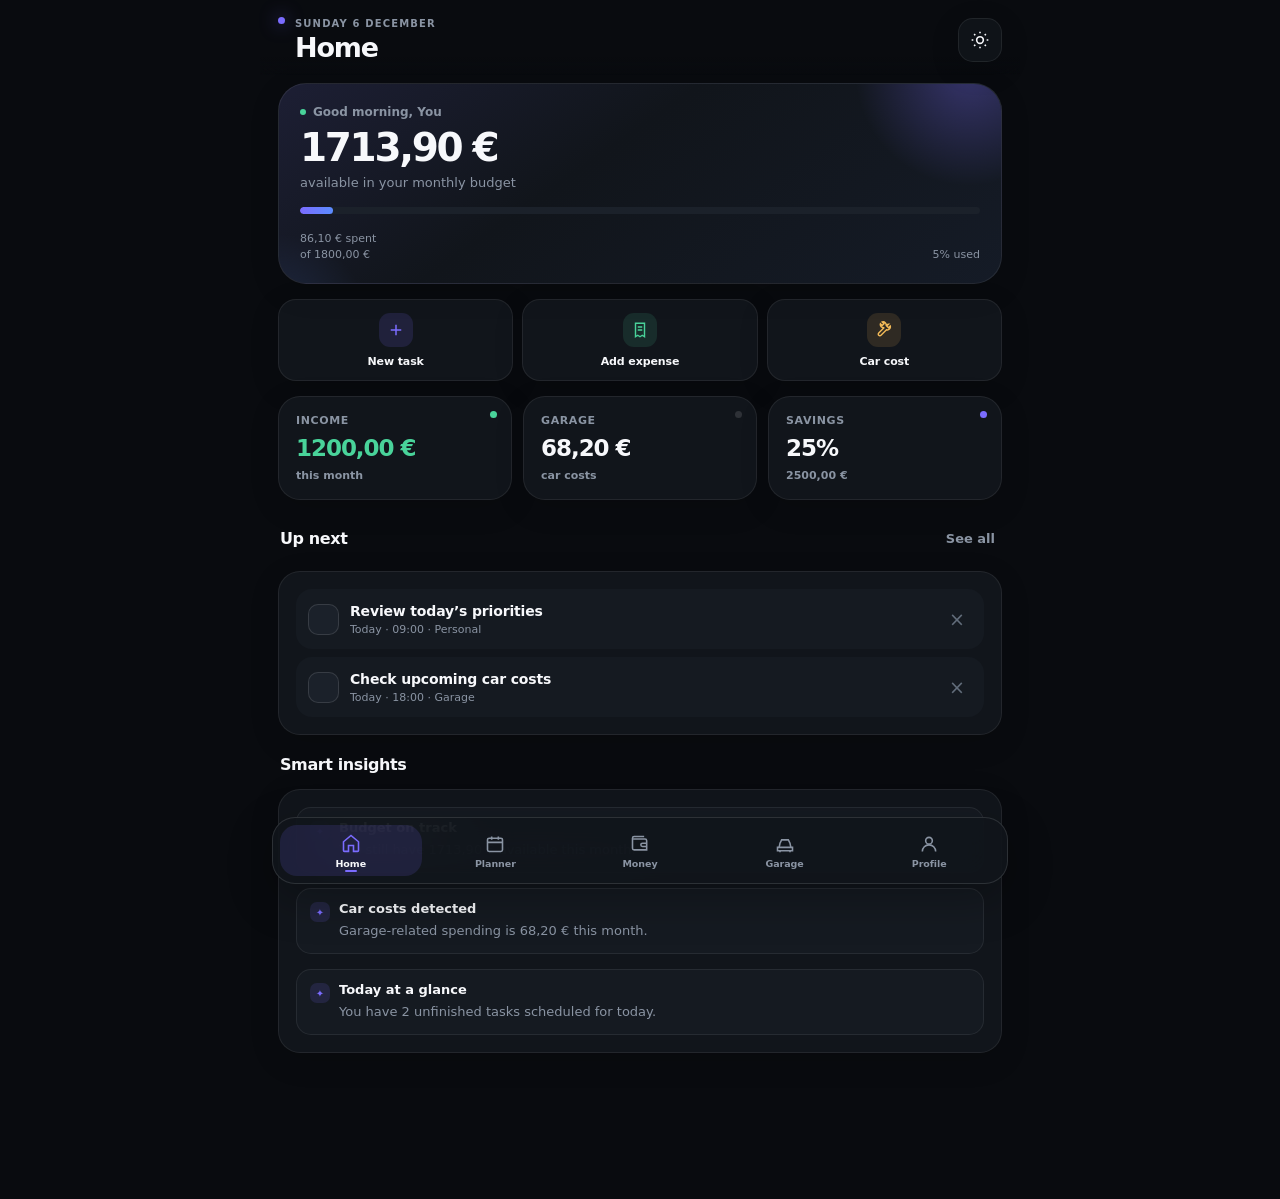
==== app/src/main/assets/www/index.html @ efecf546 "yee" ====
<!doctype html>
<html lang="en">
<head>
  <meta charset="UTF-8" />
  <meta name="viewport" content="width=device-width, initial-scale=1, viewport-fit=cover" />
  <meta name="theme-color" content="#090b0f" />
  <meta name="description" content="Nexora — planner, money and garage in one personal dashboard." />
  <title>Nexora</title>
  <link rel="manifest" href="manifest.webmanifest" />
  <link rel="stylesheet" href="styles.css" />
</head>
<body>
  <div class="app-shell">
    <header class="topbar">
      <div>
        <div class="eyebrow" id="todayLabel"></div>
        <h1 id="pageTitle">Home</h1>
      </div>
      <button class="icon-btn" id="themeBtn" aria-label="Toggle theme"></button>
    </header>

    <main id="app" class="content"></main>

    <nav class="bottom-nav" aria-label="Primary">
      <button class="nav-item active" data-view="home"><span class="nav-icon" data-icon="home"></span><span>Home</span></button>
      <button class="nav-item" data-view="planner"><span class="nav-icon" data-icon="calendar"></span><span>Planner</span></button>
      <button class="nav-item" data-view="money"><span class="nav-icon" data-icon="wallet"></span><span>Money</span></button>
      <button class="nav-item" data-view="garage"><span class="nav-icon" data-icon="car"></span><span>Garage</span></button>
      <button class="nav-item" data-view="profile"><span class="nav-icon" data-icon="user"></span><span>Profile</span></button>
    </nav>
  </div>

  <div class="modal-backdrop hidden" id="modalBackdrop">
    <section class="modal" id="modal" role="dialog" aria-modal="true"></section>
  </div>

  <script src="app.js" defer></script>
</body>
</html>
---- app/src/main/assets/www/styles.css ----
:root{
  color-scheme:dark;
  --bg:#090b0f;
  --bg-elevated:#0d1015;
  --surface:#11151b;
  --surface-2:#151a21;
  --surface-3:#1b212a;
  --surface-hover:#202732;
  --text:#f7f8fb;
  --text-soft:#d9dde5;
  --muted:#8a94a3;
  --muted-2:#626d7b;
  --line:rgba(255,255,255,.075);
  --line-strong:rgba(255,255,255,.12);
  --accent:#7b6cff;
  --accent-2:#5b8cff;
  --accent-soft:rgba(123,108,255,.14);
  --good:#49d39a;
  --good-soft:rgba(73,211,154,.12);
  --warn:#f3ba58;
  --warn-soft:rgba(243,186,88,.13);
  --bad:#ff727c;
  --bad-soft:rgba(255,114,124,.12);
  --shadow:0 18px 55px rgba(0,0,0,.22);
  --shadow-soft:0 8px 30px rgba(0,0,0,.14);
  --radius-xl:28px;
  --radius-lg:22px;
  --radius-md:17px;
  --radius-sm:13px;
}

:root.light{
  color-scheme:light;
  --bg:#f4f6f9;
  --bg-elevated:#f7f8fb;
  --surface:#ffffff;
  --surface-2:#f7f8fa;
  --surface-3:#eef1f5;
  --surface-hover:#e7ebf1;
  --text:#12151a;
  --text-soft:#303640;
  --muted:#747e8c;
  --muted-2:#9aa2ad;
  --line:rgba(18,21,26,.07);
  --line-strong:rgba(18,21,26,.11);
  --accent:#6656ed;
  --accent-2:#4e78e8;
  --accent-soft:rgba(102,86,237,.10);
  --good:#1f9f6f;
  --good-soft:rgba(31,159,111,.10);
  --warn:#a87013;
  --warn-soft:rgba(168,112,19,.10);
  --bad:#d84f59;
  --bad-soft:rgba(216,79,89,.10);
  --shadow:0 18px 52px rgba(34,44,58,.09);
  --shadow-soft:0 7px 22px rgba(34,44,58,.07);
}

*{box-sizing:border-box;-webkit-tap-highlight-color:transparent}
html{background:var(--bg);scroll-behavior:smooth}
body{margin:0;min-height:100vh;background:var(--bg);color:var(--text);font-family:Inter,"SF Pro Display","SF Pro Text",ui-sans-serif,system-ui,-apple-system,BlinkMacSystemFont,"Segoe UI",sans-serif;font-feature-settings:"tnum" 1,"ss01" 1}
button,input,select,textarea{font:inherit}
button{color:inherit}
button:focus-visible,input:focus-visible,select:focus-visible,textarea:focus-visible{outline:2px solid color-mix(in srgb,var(--accent) 65%,white);outline-offset:2px}
svg{width:100%;height:100%;display:block}

.app-shell{width:min(100%,760px);margin:0 auto;min-height:100vh;padding-bottom:118px;position:relative}
.topbar{position:sticky;top:0;z-index:20;display:flex;align-items:center;justify-content:space-between;gap:14px;padding:18px 18px 13px;background:linear-gradient(180deg,var(--bg) 74%,color-mix(in srgb,var(--bg) 88%,transparent) 88%,transparent);backdrop-filter:blur(14px);-webkit-backdrop-filter:blur(14px)}
.topbar::before{content:"";position:absolute;left:18px;top:17px;width:7px;height:7px;border-radius:50%;background:var(--accent);box-shadow:0 0 18px color-mix(in srgb,var(--accent) 75%,transparent)}
.topbar>div:first-child{padding-left:17px;min-width:0}
.eyebrow{text-transform:uppercase;letter-spacing:.115em;color:var(--muted);font-size:10px;font-weight:800;line-height:1.2;white-space:nowrap;overflow:hidden;text-overflow:ellipsis}
.topbar h1{font-size:27px;line-height:1.05;margin:4px 0 0;letter-spacing:-.045em;font-weight:790}
.icon-btn{width:44px;height:44px;flex:0 0 44px;border-radius:15px;border:1px solid var(--line);background:color-mix(in srgb,var(--surface) 88%,transparent);display:grid;place-items:center;padding:11px;box-shadow:var(--shadow-soft);cursor:pointer;transition:.18s ease}
.icon-btn:active{transform:scale(.94);background:var(--surface-3)}

.content{padding:8px 18px 28px}
.stack{display:grid;gap:15px}
.grid-2{display:grid;grid-template-columns:repeat(2,minmax(0,1fr));gap:11px}
.grid-3{display:grid;grid-template-columns:repeat(3,minmax(0,1fr));gap:11px}
.card{position:relative;background:var(--surface);border:1px solid var(--line);border-radius:var(--radius-lg);padding:17px;box-shadow:var(--shadow-soft);overflow:hidden}
.card.soft{box-shadow:none;background:var(--surface-2)}
.card.compact{padding:14px}

.hero{padding:21px;border-radius:var(--radius-xl);background:linear-gradient(145deg,color-mix(in srgb,var(--accent) 11%,var(--surface)),var(--surface) 42%,color-mix(in srgb,var(--accent-2) 5%,var(--surface)) 100%);isolation:isolate;overflow:hidden}
.hero::before{content:"";position:absolute;width:240px;height:240px;border-radius:50%;right:-88px;top:-132px;background:radial-gradient(circle,color-mix(in srgb,var(--accent) 34%,transparent) 0%,transparent 67%);z-index:-1}
.hero::after{content:"";position:absolute;width:180px;height:180px;border-radius:50%;left:-90px;bottom:-130px;background:radial-gradient(circle,color-mix(in srgb,var(--accent-2) 16%,transparent) 0%,transparent 70%);z-index:-1}
.hero-kicker{display:flex;align-items:center;gap:7px;font-size:12px;color:var(--muted);font-weight:650}
.hero-kicker::before{content:"";width:6px;height:6px;border-radius:50%;background:var(--good)}
.hero h2{font-size:39px;line-height:.98;margin:10px 0 7px;letter-spacing:-.06em;font-weight:820}
.hero .hero-caption{font-size:13px;color:var(--muted)}
.hero-footer{display:flex;justify-content:space-between;gap:14px;align-items:end;margin-top:17px}
.hero-footer .tiny{line-height:1.45}

.quick-actions{display:grid;grid-template-columns:repeat(3,minmax(0,1fr));gap:9px}
.quick-action{border:1px solid var(--line);background:var(--surface);border-radius:18px;padding:13px 8px 12px;display:grid;justify-items:center;gap:8px;cursor:pointer;box-shadow:var(--shadow-soft);transition:transform .16s ease,background .16s ease,border-color .16s ease}
.quick-action:active{transform:scale(.96);background:var(--surface-2)}
.quick-action-icon{width:34px;height:34px;border-radius:11px;display:grid;place-items:center;padding:8px;background:var(--accent-soft);color:var(--accent)}
.quick-action:nth-child(2) .quick-action-icon{background:var(--good-soft);color:var(--good)}
.quick-action:nth-child(3) .quick-action-icon{background:var(--warn-soft);color:var(--warn)}
.quick-action span:last-child{font-size:11px;font-weight:760;letter-spacing:-.01em}

.muted{color:var(--muted)}
.small{font-size:13px}
.tiny{font-size:11px}
.section-title{display:flex;align-items:center;justify-content:space-between;gap:12px;margin:5px 2px 0}
.section-title h3{margin:0;font-size:16px;letter-spacing:-.025em;font-weight:780}
.section-title .ghost{margin-right:-5px}

.kpi{display:grid;gap:6px;min-height:104px;align-content:space-between}
.kpi .value{font-size:23px;font-weight:810;letter-spacing:-.045em;line-height:1.08;overflow-wrap:anywhere}
.kpi .label{font-size:11px;color:var(--muted);font-weight:720;text-transform:uppercase;letter-spacing:.055em}
.kpi .delta{font-size:11px;font-weight:650}
.kpi::after{content:"";position:absolute;right:14px;top:14px;width:7px;height:7px;border-radius:50%;background:var(--line-strong)}
.kpi.good-card::after{background:var(--good)}
.kpi.accent-card::after{background:var(--accent)}
.good{color:var(--good)}.warn{color:var(--warn)}.bad{color:var(--bad)}

.list{display:grid;gap:8px}
.row{display:flex;align-items:center;gap:11px;padding:11px;border-radius:16px;background:var(--surface-2);border:1px solid transparent;min-height:60px;transition:.15s ease}
.row:hover{border-color:var(--line)}
.row-main{flex:1;min-width:0}
.row-title{font-size:14px;font-weight:730;white-space:nowrap;overflow:hidden;text-overflow:ellipsis;letter-spacing:-.012em}
.row-sub{font-size:11px;color:var(--muted);margin-top:4px;white-space:nowrap;overflow:hidden;text-overflow:ellipsis}
.row strong{font-size:13px;white-space:nowrap}
.task-check{width:31px;height:31px;flex:0 0 31px;border-radius:10px;border:1px solid var(--line-strong);background:var(--surface-3);display:grid;place-items:center;padding:7px;cursor:pointer;color:transparent;transition:.16s ease}
.task-check.checked{background:var(--accent);border-color:var(--accent);color:white}
.task-check:active{transform:scale(.91)}
.delete-btn{width:30px;height:30px;display:grid;place-items:center;flex:0 0 30px;border:0;border-radius:10px;background:transparent;color:var(--muted-2);cursor:pointer;font-size:19px;line-height:1}
.delete-btn:active{background:var(--bad-soft);color:var(--bad)}

.pill{font-size:10px;font-weight:800;padding:6px 9px;border-radius:999px;background:var(--surface-3);color:var(--muted);letter-spacing:.02em}
.dot{width:9px;height:9px;border-radius:50%;background:var(--accent);flex:0 0 auto;box-shadow:0 0 0 4px var(--accent-soft)}
.dot.good{background:var(--good);box-shadow:0 0 0 4px var(--good-soft)}
.dot.warn{background:var(--warn);box-shadow:0 0 0 4px var(--warn-soft)}
.dot.bad{background:var(--bad);box-shadow:0 0 0 4px var(--bad-soft)}

.primary,.secondary,.danger,.ghost{min-height:42px;border:0;border-radius:14px;padding:11px 15px;font-weight:770;font-size:13px;cursor:pointer;transition:transform .15s ease,background .15s ease,opacity .15s ease}
.primary{background:linear-gradient(135deg,var(--accent),color-mix(in srgb,var(--accent-2) 75%,var(--accent)));color:#fff;box-shadow:0 10px 25px color-mix(in srgb,var(--accent) 18%,transparent)}
.secondary{background:var(--surface-3);color:var(--text-soft);border:1px solid var(--line)}
.danger{background:var(--bad-soft);color:var(--bad)}
.ghost{background:transparent;color:var(--muted);padding:8px 10px;min-height:36px}
.primary:active,.secondary:active,.danger:active,.ghost:active{transform:scale(.97)}
.actions{display:flex;gap:9px;flex-wrap:wrap}
.actions>*{flex:1 1 auto}

.fab{position:fixed;right:max(20px,calc((100vw - 760px)/2 + 20px));bottom:104px;width:56px;height:56px;border-radius:19px;background:linear-gradient(135deg,var(--accent),var(--accent-2));border:1px solid rgba(255,255,255,.16);color:white;font-size:28px;font-weight:300;box-shadow:0 16px 38px color-mix(in srgb,var(--accent) 29%,rgba(0,0,0,.22));cursor:pointer;z-index:15;display:grid;place-items:center;transition:.16s ease}
.fab:active{transform:scale(.93) rotate(3deg)}

.bottom-nav{position:fixed;z-index:30;bottom:12px;left:50%;transform:translateX(-50%);width:min(calc(100% - 24px),736px);display:grid;grid-template-columns:repeat(5,1fr);gap:3px;padding:7px calc(7px + env(safe-area-inset-right)) calc(7px + env(safe-area-inset-bottom)) calc(7px + env(safe-area-inset-left));background:color-mix(in srgb,var(--surface) 88%,transparent);backdrop-filter:blur(24px) saturate(1.25);-webkit-backdrop-filter:blur(24px) saturate(1.25);border:1px solid var(--line-strong);border-radius:23px;box-shadow:0 14px 45px rgba(0,0,0,.27)}
.nav-item{position:relative;border:0;background:transparent;color:var(--muted);display:grid;justify-items:center;align-content:center;gap:4px;font-size:9.5px;font-weight:720;padding:7px 2px 6px;min-height:51px;border-radius:17px;cursor:pointer;transition:.18s ease;letter-spacing:-.005em}
.nav-item.active{color:var(--text);background:var(--accent-soft)}
.nav-icon{width:20px;height:20px;display:grid;place-items:center;transition:.18s ease}
.nav-item.active .nav-icon{color:var(--accent);transform:translateY(-1px)}
.nav-item.active::after{content:"";position:absolute;bottom:4px;width:12px;height:2px;border-radius:999px;background:var(--accent)}

.progress{height:7px;border-radius:999px;background:var(--surface-3);overflow:hidden}
.progress>span{display:block;height:100%;background:linear-gradient(90deg,var(--accent),var(--accent-2));border-radius:inherit;min-width:3px;transition:width .4s cubic-bezier(.2,.8,.2,1)}
.money-pos{color:var(--good)}
.money-neg{color:var(--bad)}

.category-list{display:grid;gap:14px;margin-top:15px}
.category-line{display:grid;gap:7px}
.category-head{display:flex;align-items:center;justify-content:space-between;gap:12px;font-size:12px}
.category-head span:first-child{font-weight:700}
.category-head strong{font-size:12px}
.category-track{height:6px;border-radius:999px;background:var(--surface-3);overflow:hidden}
.category-track span{display:block;height:100%;border-radius:inherit;background:linear-gradient(90deg,var(--accent),var(--accent-2))}

.vehicle{display:grid;gap:14px;padding:18px}
.vehicle::before{content:"";position:absolute;top:0;left:0;right:0;height:3px;background:linear-gradient(90deg,var(--accent),transparent 70%);opacity:.85}
.vehicle-top{display:flex;align-items:flex-start;justify-content:space-between;gap:12px}
.vehicle-ident{display:flex;align-items:center;gap:12px;min-width:0}
.vehicle-icon{width:46px;height:46px;flex:0 0 46px;border-radius:15px;padding:11px;background:var(--accent-soft);color:var(--accent)}
.vehicle-name{font-size:18px;font-weight:800;letter-spacing:-.025em;white-space:nowrap;overflow:hidden;text-overflow:ellipsis}
.vehicle-meta{display:flex;gap:7px;flex-wrap:wrap}
.statline{display:flex;justify-content:space-between;gap:10px;font-size:13px;padding:2px 0}
.statline strong{font-size:13px}
.empty{text-align:center;padding:30px 18px;color:var(--muted)}
.empty .empty-icon{font-size:30px;margin-bottom:8px}
.tag{display:inline-flex;align-items:center;gap:5px;padding:7px 9px;border-radius:10px;background:var(--surface-3);font-size:10px;font-weight:760;color:var(--muted)}
.tag.good{background:var(--good-soft);color:var(--good)}
.tag.warn{background:var(--warn-soft);color:var(--warn)}
.tag.bad{background:var(--bad-soft);color:var(--bad)}

.modal-backdrop{position:fixed;inset:0;z-index:50;background:rgba(3,5,8,.63);display:grid;align-items:end;justify-items:center;padding:0;backdrop-filter:blur(5px);-webkit-backdrop-filter:blur(5px)}
.modal-backdrop.hidden{display:none}
.modal{position:relative;width:min(100%,760px);max-height:min(90vh,820px);overflow:auto;background:var(--surface);border:1px solid var(--line-strong);border-bottom:0;border-radius:30px 30px 0 0;padding:27px 18px calc(19px + env(safe-area-inset-bottom));box-shadow:0 -24px 65px rgba(0,0,0,.35);animation:sheet-in .22s cubic-bezier(.2,.8,.2,1)}
.modal::before{content:"";position:absolute;width:42px;height:5px;border-radius:999px;background:var(--surface-3);top:10px;left:50%;transform:translateX(-50%)}
.modal h2{margin:4px 0 18px;font-size:22px;letter-spacing:-.035em}
.form{display:grid;gap:13px}
.field{display:grid;gap:7px}
.field label{font-size:11px;color:var(--muted);font-weight:750;letter-spacing:.015em}
.field input,.field select,.field textarea{width:100%;min-height:48px;border:1px solid var(--line);background:var(--surface-2);color:var(--text);border-radius:15px;padding:13px 14px;outline:none;transition:.15s ease}
.field input:focus,.field select:focus,.field textarea:focus{border-color:color-mix(in srgb,var(--accent) 48%,var(--line));background:var(--surface-3)}
.field textarea{min-height:88px;resize:vertical}
.modal-actions{display:grid;grid-template-columns:1fr 1.35fr;gap:9px;margin-top:5px}
.modal-actions>*{width:100%}

.insight{position:relative;padding:12px 13px 12px 42px;border-radius:15px;background:var(--surface-2);border:1px solid var(--line)}
.insight::before{content:"✦";position:absolute;left:13px;top:13px;width:20px;height:20px;border-radius:7px;display:grid;place-items:center;background:var(--accent-soft);color:var(--accent);font-size:10px}
.insight b{display:block;margin-bottom:4px;font-size:13px}
.insight span{line-height:1.45}

.calendar-strip{display:grid;grid-template-columns:repeat(7,1fr);gap:6px}
.day{padding:9px 3px 8px;border-radius:14px;text-align:center;background:var(--surface);border:1px solid var(--line);font-size:9px;font-weight:720;text-transform:uppercase;color:var(--muted);box-shadow:var(--shadow-soft)}
.day strong{display:block;font-size:14px;color:var(--text);margin-top:4px;font-weight:770}
.day.active{background:var(--accent);color:rgba(255,255,255,.72);border-color:transparent;box-shadow:0 9px 24px color-mix(in srgb,var(--accent) 22%,transparent)}
.day.active strong{color:#fff}

.profile-hero{display:flex;align-items:center;gap:14px;padding:18px}
.avatar{width:56px;height:56px;flex:0 0 56px;border-radius:19px;background:linear-gradient(135deg,var(--accent),var(--accent-2));display:grid;place-items:center;color:white;font-weight:850;font-size:21px;box-shadow:0 12px 28px color-mix(in srgb,var(--accent) 22%,transparent)}
hr{border:0;border-top:1px solid var(--line);margin:6px 0}
.right{text-align:right}

@keyframes sheet-in{from{transform:translateY(18px);opacity:.4}to{transform:translateY(0);opacity:1}}
@keyframes page-in{from{opacity:.35;transform:translateY(5px)}to{opacity:1;transform:translateY(0)}}
.content>.stack{animation:page-in .18s ease}

@media(min-width:621px){
  .modal{border-radius:30px;margin-bottom:16px;border-bottom:1px solid var(--line-strong)}
  .modal-backdrop{padding:18px}
  .bottom-nav{bottom:16px}
}

@media(max-width:620px){
  .grid-3{grid-template-columns:repeat(2,minmax(0,1fr))}
  .grid-3>.card:last-child{grid-column:1/-1}
  .hero h2{font-size:36px}
  .card{padding:15px}
  .vehicle{padding:16px}
  .topbar{padding-left:15px;padding-right:15px}
  .topbar::before{left:15px}
  .content{padding-left:15px;padding-right:15px}
}

@media(max-width:390px){
  .hero h2{font-size:33px}
  .grid-2{gap:8px}
  .grid-3{gap:8px}
  .kpi .value{font-size:20px}
  .quick-actions{gap:7px}
  .quick-action{padding-left:5px;padding-right:5px}
  .nav-item{font-size:9px}
}

@media(prefers-reduced-motion:reduce){*,*::before,*::after{scroll-behavior:auto!important;animation:none!important;transition:none!important}}
.compact-add{min-height:34px;padding:7px 10px;border-radius:11px;font-size:11px;flex:0 0 auto}
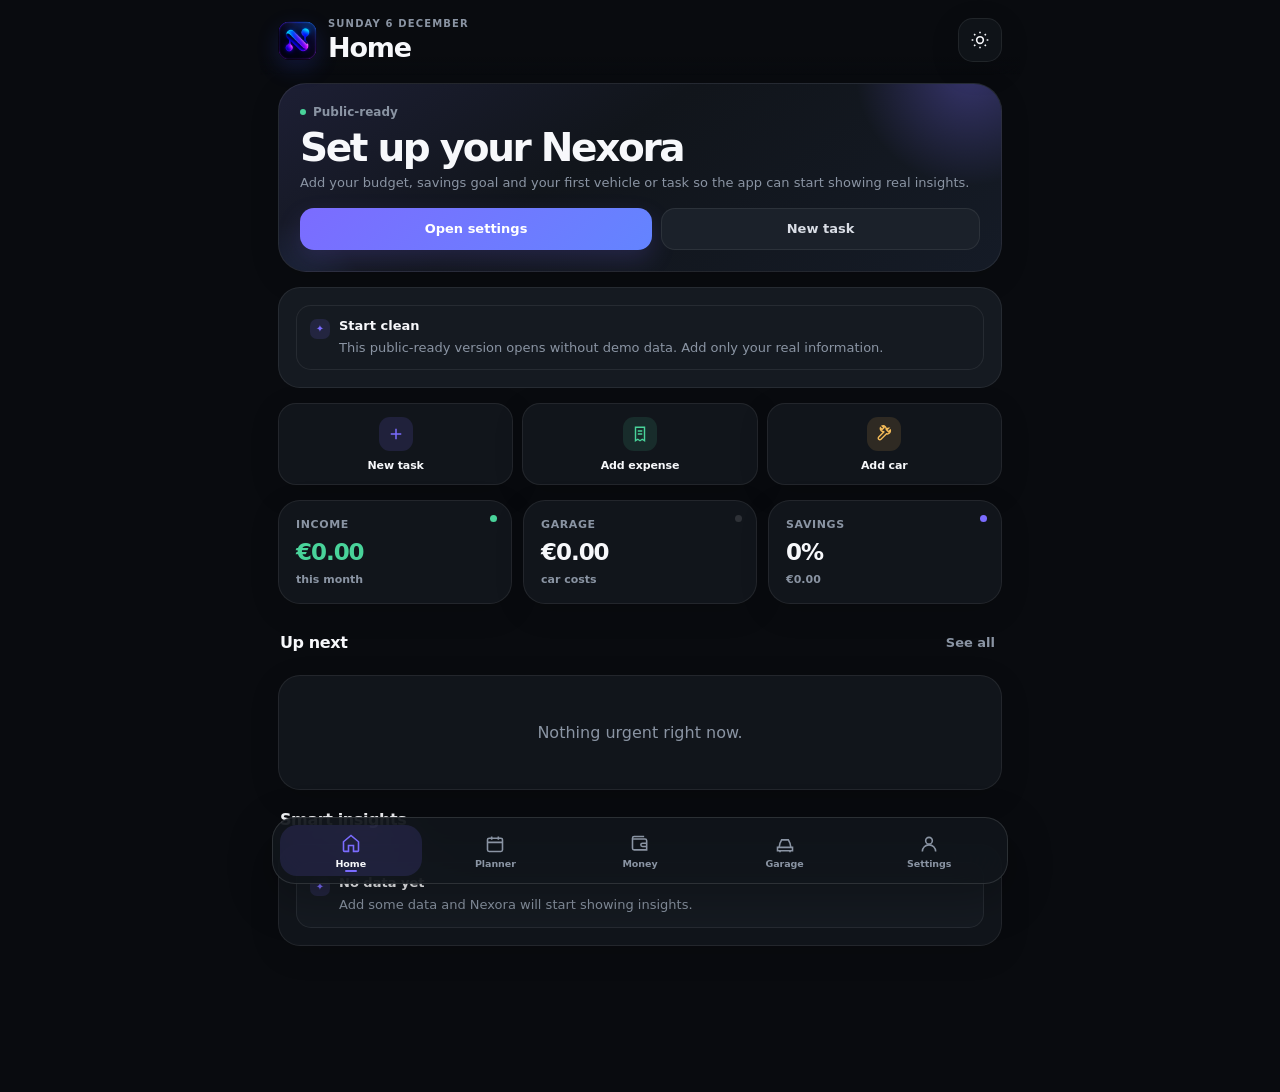
==== commit 5c63134a: "V4" ====
--- a/app/src/main/assets/www/index.html
+++ b/app/src/main/assets/www/index.html
@@ -12,9 +12,12 @@
 <body>
   <div class="app-shell">
     <header class="topbar">
-      <div>
-        <div class="eyebrow" id="todayLabel"></div>
-        <h1 id="pageTitle">Home</h1>
+      <div class="topbar-brand">
+        <img class="brand-mark" src="nexora-mark.png" alt="" aria-hidden="true" />
+        <div class="topbar-copy">
+          <div class="eyebrow" id="todayLabel"></div>
+          <h1 id="pageTitle">Home</h1>
+        </div>
       </div>
       <button class="icon-btn" id="themeBtn" aria-label="Toggle theme"></button>
     </header>
--- a/app/src/main/assets/www/styles.css
+++ b/app/src/main/assets/www/styles.css
@@ -58,7 +58,7 @@
 
 *{box-sizing:border-box;-webkit-tap-highlight-color:transparent}
 html{background:var(--bg);scroll-behavior:smooth}
-body{margin:0;min-height:100vh;background:var(--bg);color:var(--text);font-family:Inter,"SF Pro Display","SF Pro Text",ui-sans-serif,system-ui,-apple-system,BlinkMacSystemFont,"Segoe UI",sans-serif;font-feature-settings:"tnum" 1,"ss01" 1}
+body{margin:0;min-height:100vh;background:var(--bg);color:var(--text);font-family:Inter,"SF Pro Display","SF Pro Text",ui-sans-serif,system-ui,-apple-system,BlinkMacSystemFont,"Segoe UI",sans-serif;font-feature-settings:"tnum" 1,"ss01" 1;overflow-x:hidden}
 button,input,select,textarea{font:inherit}
 button{color:inherit}
 button:focus-visible,input:focus-visible,select:focus-visible,textarea:focus-visible{outline:2px solid color-mix(in srgb,var(--accent) 65%,white);outline-offset:2px}
@@ -66,8 +66,9 @@
 
 .app-shell{width:min(100%,760px);margin:0 auto;min-height:100vh;padding-bottom:118px;position:relative}
 .topbar{position:sticky;top:0;z-index:20;display:flex;align-items:center;justify-content:space-between;gap:14px;padding:18px 18px 13px;background:linear-gradient(180deg,var(--bg) 74%,color-mix(in srgb,var(--bg) 88%,transparent) 88%,transparent);backdrop-filter:blur(14px);-webkit-backdrop-filter:blur(14px)}
-.topbar::before{content:"";position:absolute;left:18px;top:17px;width:7px;height:7px;border-radius:50%;background:var(--accent);box-shadow:0 0 18px color-mix(in srgb,var(--accent) 75%,transparent)}
-.topbar>div:first-child{padding-left:17px;min-width:0}
+.topbar-brand{display:flex;align-items:center;gap:11px;min-width:0}
+.brand-mark{width:39px;height:39px;flex:0 0 39px;border-radius:12px;object-fit:cover;box-shadow:0 8px 22px rgba(57,82,255,.18)}
+.topbar-copy{min-width:0}
 .eyebrow{text-transform:uppercase;letter-spacing:.115em;color:var(--muted);font-size:10px;font-weight:800;line-height:1.2;white-space:nowrap;overflow:hidden;text-overflow:ellipsis}
 .topbar h1{font-size:27px;line-height:1.05;margin:4px 0 0;letter-spacing:-.045em;font-weight:790}
 .icon-btn{width:44px;height:44px;flex:0 0 44px;border-radius:15px;border:1px solid var(--line);background:color-mix(in srgb,var(--surface) 88%,transparent);display:grid;place-items:center;padding:11px;box-shadow:var(--shadow-soft);cursor:pointer;transition:.18s ease}
@@ -146,7 +147,7 @@
 .fab{position:fixed;right:max(20px,calc((100vw - 760px)/2 + 20px));bottom:104px;width:56px;height:56px;border-radius:19px;background:linear-gradient(135deg,var(--accent),var(--accent-2));border:1px solid rgba(255,255,255,.16);color:white;font-size:28px;font-weight:300;box-shadow:0 16px 38px color-mix(in srgb,var(--accent) 29%,rgba(0,0,0,.22));cursor:pointer;z-index:15;display:grid;place-items:center;transition:.16s ease}
 .fab:active{transform:scale(.93) rotate(3deg)}
 
-.bottom-nav{position:fixed;z-index:30;bottom:12px;left:50%;transform:translateX(-50%);width:min(calc(100% - 24px),736px);display:grid;grid-template-columns:repeat(5,1fr);gap:3px;padding:7px calc(7px + env(safe-area-inset-right)) calc(7px + env(safe-area-inset-bottom)) calc(7px + env(safe-area-inset-left));background:color-mix(in srgb,var(--surface) 88%,transparent);backdrop-filter:blur(24px) saturate(1.25);-webkit-backdrop-filter:blur(24px) saturate(1.25);border:1px solid var(--line-strong);border-radius:23px;box-shadow:0 14px 45px rgba(0,0,0,.27)}
+.bottom-nav{position:fixed;z-index:30;bottom:12px;left:50%;transform:translateX(-50%);width:min(calc(100% - 24px),736px);display:grid;grid-template-columns:repeat(5,1fr);gap:3px;padding:7px;background:color-mix(in srgb,var(--surface) 88%,transparent);backdrop-filter:blur(24px) saturate(1.25);-webkit-backdrop-filter:blur(24px) saturate(1.25);border:1px solid var(--line-strong);border-radius:23px;box-shadow:0 14px 45px rgba(0,0,0,.27)}
 .nav-item{position:relative;border:0;background:transparent;color:var(--muted);display:grid;justify-items:center;align-content:center;gap:4px;font-size:9.5px;font-weight:720;padding:7px 2px 6px;min-height:51px;border-radius:17px;cursor:pointer;transition:.18s ease;letter-spacing:-.005em}
 .nav-item.active{color:var(--text);background:var(--accent-soft)}
 .nav-icon{width:20px;height:20px;display:grid;place-items:center;transition:.18s ease}
@@ -184,7 +185,7 @@
 
 .modal-backdrop{position:fixed;inset:0;z-index:50;background:rgba(3,5,8,.63);display:grid;align-items:end;justify-items:center;padding:0;backdrop-filter:blur(5px);-webkit-backdrop-filter:blur(5px)}
 .modal-backdrop.hidden{display:none}
-.modal{position:relative;width:min(100%,760px);max-height:min(90vh,820px);overflow:auto;background:var(--surface);border:1px solid var(--line-strong);border-bottom:0;border-radius:30px 30px 0 0;padding:27px 18px calc(19px + env(safe-area-inset-bottom));box-shadow:0 -24px 65px rgba(0,0,0,.35);animation:sheet-in .22s cubic-bezier(.2,.8,.2,1)}
+.modal{position:relative;width:min(100%,760px);max-height:min(90vh,820px);overflow:auto;background:var(--surface);border:1px solid var(--line-strong);border-bottom:0;border-radius:30px 30px 0 0;padding:27px 18px 19px;box-shadow:0 -24px 65px rgba(0,0,0,.35);animation:sheet-in .22s cubic-bezier(.2,.8,.2,1)}
 .modal::before{content:"";position:absolute;width:42px;height:5px;border-radius:999px;background:var(--surface-3);top:10px;left:50%;transform:translateX(-50%)}
 .modal h2{margin:4px 0 18px;font-size:22px;letter-spacing:-.035em}
 .form{display:grid;gap:13px}
@@ -212,6 +213,14 @@
 hr{border:0;border-top:1px solid var(--line);margin:6px 0}
 .right{text-align:right}
 
+
+.brand-card{padding:16px 18px;background:linear-gradient(145deg,color-mix(in srgb,var(--accent) 8%,var(--surface)),var(--surface));}
+.brand-wordmark{display:block;width:min(100%,340px);height:auto;margin:2px auto 0;object-fit:contain}
+.brand-wordmark.light-logo{display:none}
+:root.light .brand-wordmark.dark-logo{display:none}
+:root.light .brand-wordmark.light-logo{display:block}
+.brand-version{text-align:center;margin-top:2px;font-size:10px;color:var(--muted);letter-spacing:.08em;text-transform:uppercase;font-weight:800}
+
 @keyframes sheet-in{from{transform:translateY(18px);opacity:.4}to{transform:translateY(0);opacity:1}}
 @keyframes page-in{from{opacity:.35;transform:translateY(5px)}to{opacity:1;transform:translateY(0)}}
 .content>.stack{animation:page-in .18s ease}
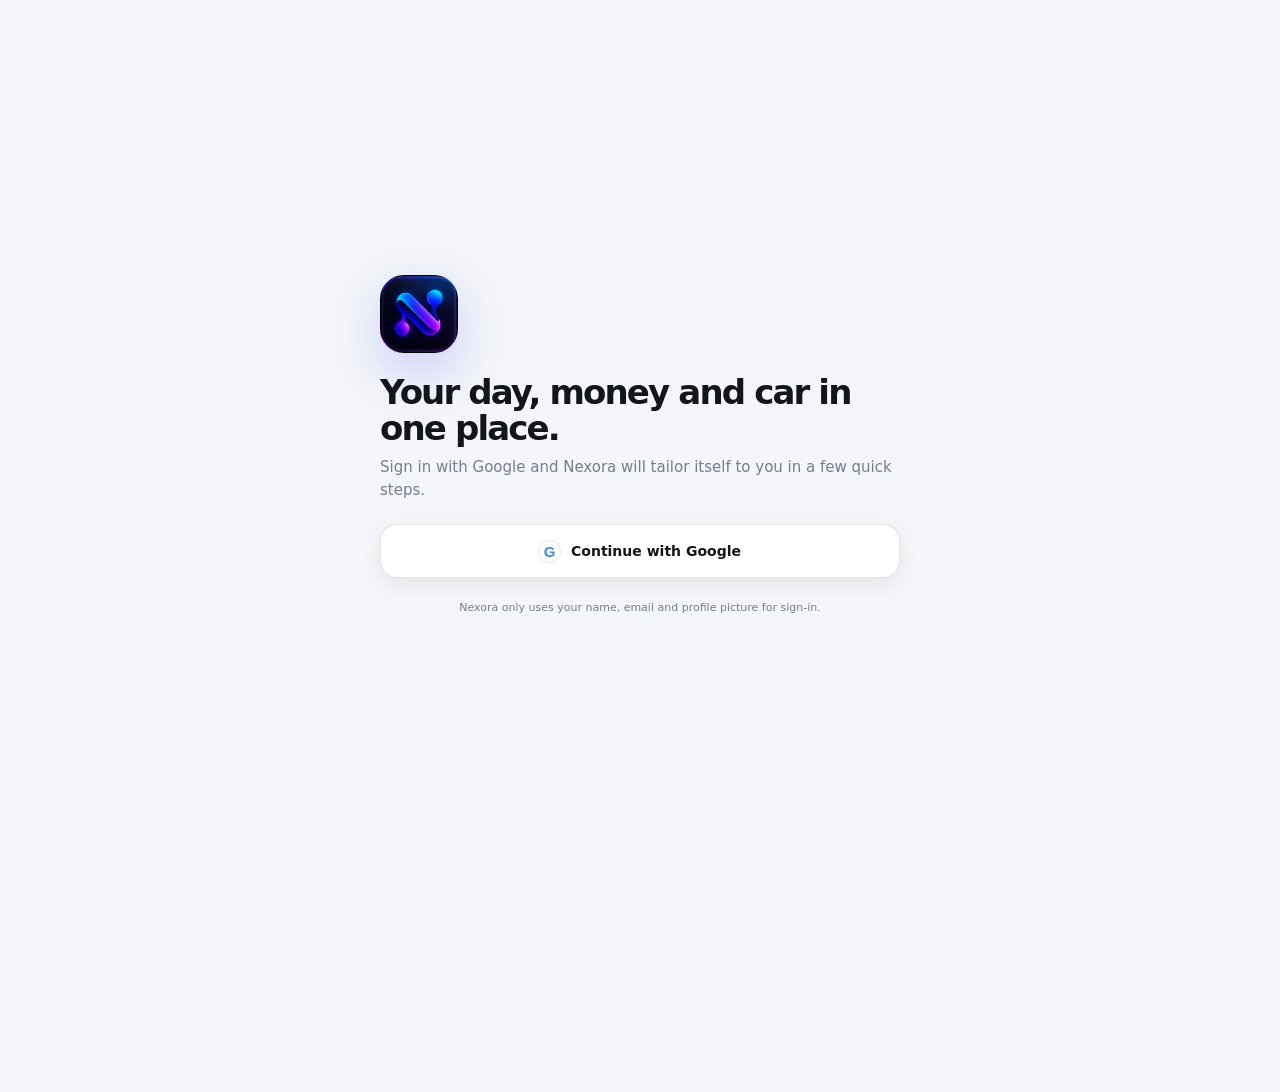
==== commit c8d40f7f: "V5" ====
--- a/app/src/main/assets/www/index.html
+++ b/app/src/main/assets/www/index.html
@@ -10,7 +10,9 @@
   <link rel="stylesheet" href="styles.css" />
 </head>
 <body>
-  <div class="app-shell">
+  <div id="gate" class="gate hidden" aria-live="polite"></div>
+
+  <div class="app-shell" id="appShell">
     <header class="topbar">
       <div class="topbar-brand">
         <img class="brand-mark" src="nexora-mark.png" alt="" aria-hidden="true" />
@@ -29,7 +31,7 @@
       <button class="nav-item" data-view="planner"><span class="nav-icon" data-icon="calendar"></span><span>Planner</span></button>
       <button class="nav-item" data-view="money"><span class="nav-icon" data-icon="wallet"></span><span>Money</span></button>
       <button class="nav-item" data-view="garage"><span class="nav-icon" data-icon="car"></span><span>Garage</span></button>
-      <button class="nav-item" data-view="profile"><span class="nav-icon" data-icon="user"></span><span>Profile</span></button>
+      <button class="nav-item" data-view="profile"><span class="nav-icon" data-icon="settings"></span><span>Profile</span></button>
     </nav>
   </div>
 
--- a/app/src/main/assets/www/styles.css
+++ b/app/src/main/assets/www/styles.css
@@ -254,3 +254,63 @@
 
 @media(prefers-reduced-motion:reduce){*,*::before,*::after{scroll-behavior:auto!important;animation:none!important;transition:none!important}}
 .compact-add{min-height:34px;padding:7px 10px;border-radius:11px;font-size:11px;flex:0 0 auto}
+
+/* Account, unlock and first-run setup */
+body.gated{overflow:hidden}
+body.gated .app-shell,body.gated .bottom-nav{visibility:hidden;pointer-events:none}
+.gate{position:fixed;inset:0;z-index:100;background:var(--bg);color:var(--text);overflow:auto;padding:22px 18px 30px;display:grid;place-items:center}
+.gate.hidden{display:none}
+.gate-shell{width:min(100%,520px);min-height:min(760px,calc(100vh - 44px));display:flex;flex-direction:column;justify-content:center;gap:22px;margin:auto}
+.gate-logo{width:78px;height:78px;border-radius:24px;display:block;object-fit:cover;box-shadow:0 18px 50px rgba(66,74,255,.24)}
+.gate-wordmark{width:min(270px,72vw);height:auto;display:block}
+.gate-wordmark.light-logo{display:none}
+:root.light .gate-wordmark.dark-logo{display:none}
+:root.light .gate-wordmark.light-logo{display:block}
+.gate-copy h1{margin:0;font-size:34px;line-height:1.04;letter-spacing:-.055em}
+.gate-copy p{margin:10px 0 0;color:var(--muted);font-size:15px;line-height:1.55}
+.google-btn{min-height:54px;border-radius:17px;border:1px solid var(--line-strong);background:var(--surface);color:var(--text);font-weight:780;font-size:14px;display:flex;align-items:center;justify-content:center;gap:11px;padding:13px 16px;box-shadow:var(--shadow-soft);cursor:pointer}
+.google-btn:active{transform:scale(.985)}
+.google-g{width:21px;height:21px;border-radius:50%;background:#fff;color:#4285f4;display:grid;place-items:center;font-family:Arial,sans-serif;font-weight:900;font-size:15px;box-shadow:0 0 0 1px rgba(0,0,0,.08)}
+.gate-note{font-size:11px;line-height:1.5;color:var(--muted);text-align:center;padding:0 15px}
+.gate-error{padding:12px 14px;border-radius:14px;background:var(--bad-soft);color:var(--bad);font-size:12px;line-height:1.45}
+.account-chip{display:flex;align-items:center;gap:11px;padding:11px 13px;border-radius:17px;background:var(--surface);border:1px solid var(--line)}
+.account-photo{width:42px;height:42px;border-radius:14px;object-fit:cover;background:var(--surface-3)}
+.account-photo-fallback{width:42px;height:42px;border-radius:14px;background:linear-gradient(135deg,var(--accent),var(--accent-2));display:grid;place-items:center;color:#fff;font-weight:850}
+.account-email{font-size:11px;color:var(--muted);margin-top:3px;white-space:nowrap;overflow:hidden;text-overflow:ellipsis}
+.setup-shell{justify-content:flex-start;padding-top:10px;padding-bottom:24px}
+.setup-head{display:flex;align-items:center;justify-content:space-between;gap:14px}
+.setup-head .gate-logo{width:48px;height:48px;border-radius:15px}
+.setup-step-label{font-size:11px;font-weight:800;color:var(--muted);letter-spacing:.07em;text-transform:uppercase}
+.setup-progress{height:5px;border-radius:999px;background:var(--surface-3);overflow:hidden;margin-top:8px}
+.setup-progress span{height:100%;display:block;border-radius:inherit;background:linear-gradient(90deg,var(--accent),var(--accent-2));transition:width .25s ease}
+.setup-card{background:var(--surface);border:1px solid var(--line);border-radius:26px;padding:20px;box-shadow:var(--shadow-soft);display:grid;gap:17px}
+.setup-card h2{margin:0;font-size:27px;letter-spacing:-.045em}
+.setup-card>p{margin:-8px 0 0;color:var(--muted);font-size:13px;line-height:1.5}
+.setup-actions{display:grid;grid-template-columns:1fr 1.5fr;gap:10px;margin-top:auto}
+.setup-actions.single{grid-template-columns:1fr}
+.choice-grid{display:grid;grid-template-columns:repeat(2,minmax(0,1fr));gap:9px}
+.choice{border:1px solid var(--line);border-radius:16px;background:var(--surface-2);padding:13px;text-align:left;cursor:pointer;min-height:64px}
+.choice.active{border-color:color-mix(in srgb,var(--accent) 55%,var(--line));background:var(--accent-soft)}
+.choice b{display:block;font-size:13px}.choice span{display:block;font-size:10px;color:var(--muted);margin-top:4px;line-height:1.35}
+.setup-skip{border:0;background:transparent;color:var(--muted);font-size:12px;font-weight:750;cursor:pointer;padding:7px}
+.interest-grid{display:grid;grid-template-columns:repeat(2,minmax(0,1fr));gap:9px}
+.interest{border:1px solid var(--line);background:var(--surface-2);border-radius:16px;padding:13px;font-size:12px;font-weight:750;text-align:left;cursor:pointer}
+.interest.active{background:var(--accent-soft);border-color:color-mix(in srgb,var(--accent) 50%,var(--line));color:var(--text)}
+.security-option{display:flex;align-items:flex-start;gap:12px;padding:14px;border:1px solid var(--line);background:var(--surface-2);border-radius:17px}
+.security-option input{width:20px;height:20px;margin-top:1px;accent-color:var(--accent)}
+.security-option b{font-size:13px;display:block}.security-option span{font-size:11px;color:var(--muted);line-height:1.45;display:block;margin-top:4px}
+.settings-account{display:flex;align-items:center;gap:12px}
+.settings-account .account-photo,.settings-account .account-photo-fallback{width:48px;height:48px;border-radius:16px}
+.toggle-row{display:flex;align-items:center;justify-content:space-between;gap:14px;padding:12px 0;border-top:1px solid var(--line)}
+.toggle-row:first-of-type{border-top:0}
+.switch{position:relative;width:48px;height:28px;border:0;border-radius:999px;background:var(--surface-3);padding:3px;cursor:pointer;flex:0 0 auto}
+.switch::after{content:"";display:block;width:22px;height:22px;border-radius:50%;background:#fff;transition:.18s ease;box-shadow:0 2px 8px rgba(0,0,0,.22)}
+.switch.on{background:var(--accent)}
+.switch.on::after{transform:translateX(20px)}
+
+@media(max-width:390px){
+  .gate{padding-left:15px;padding-right:15px}
+  .gate-copy h1{font-size:31px}
+  .setup-card{padding:17px}
+  .choice-grid,.interest-grid{grid-template-columns:1fr}
+}
